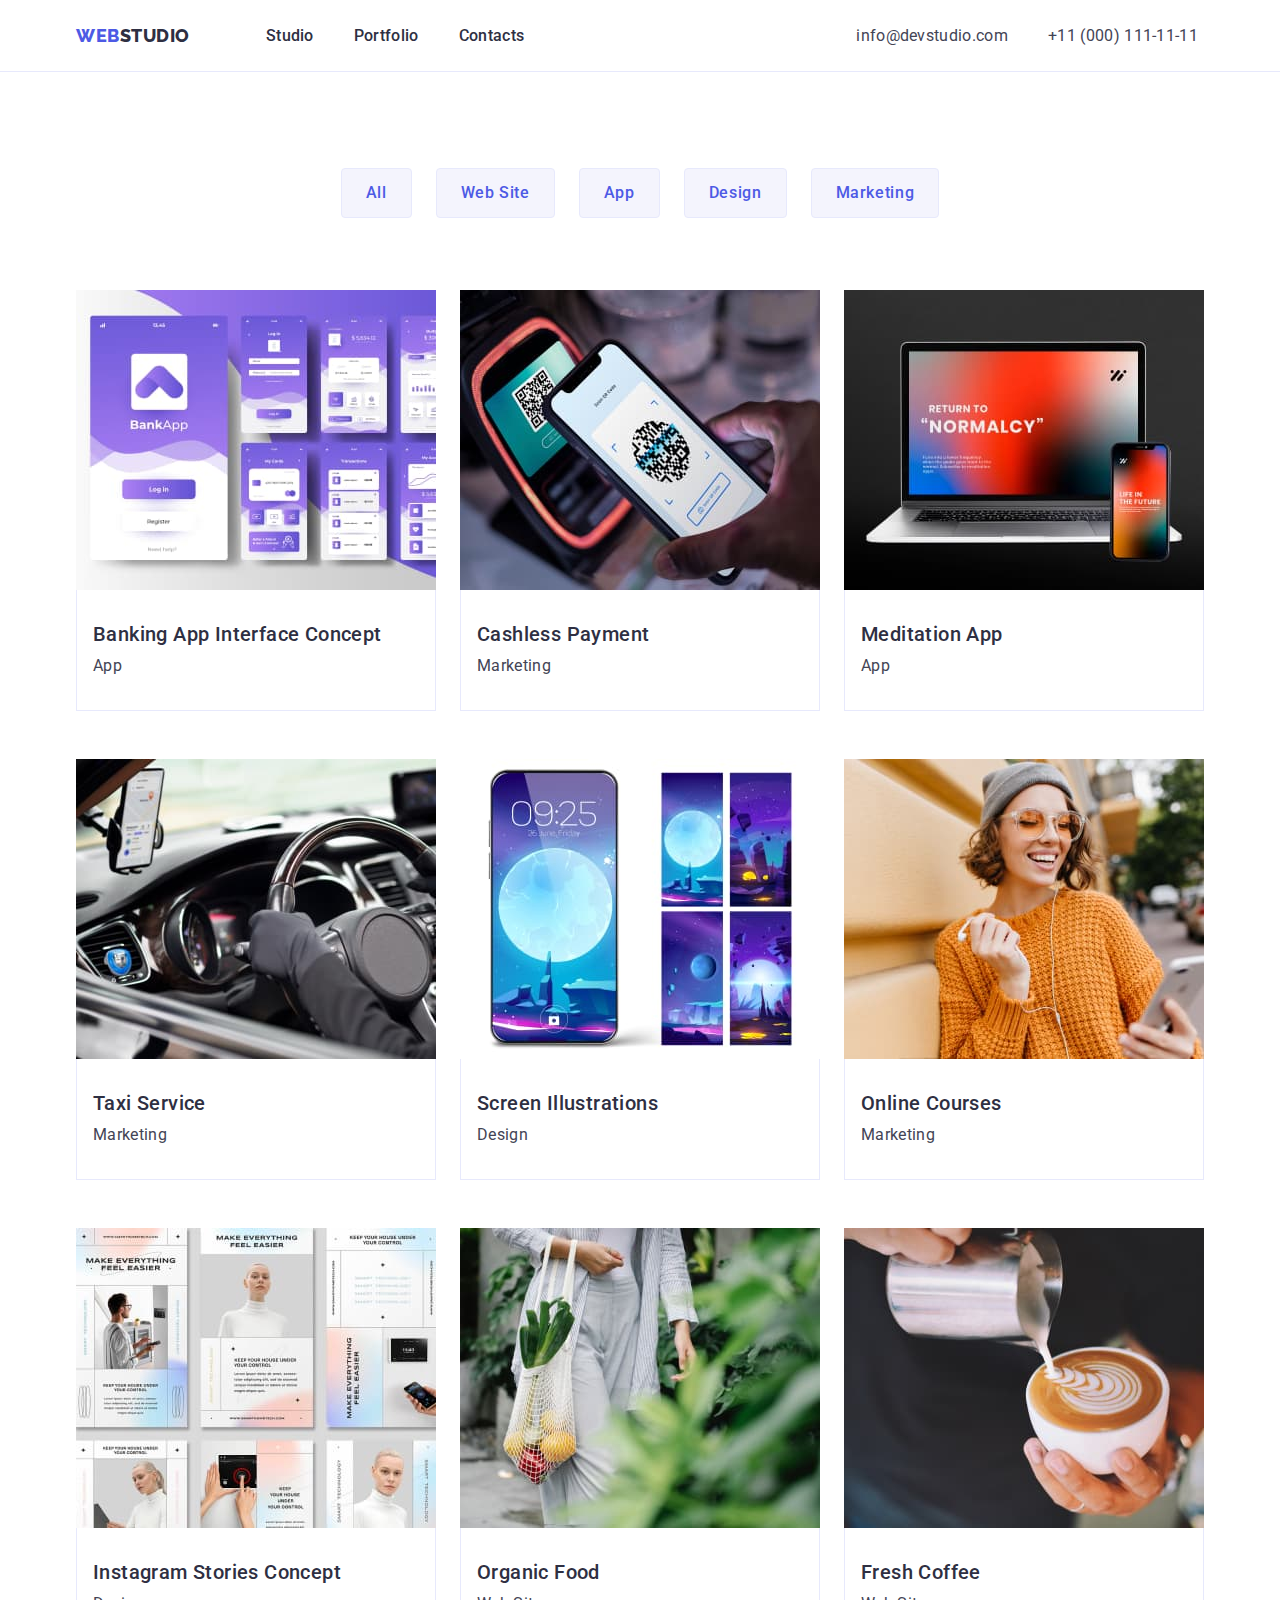
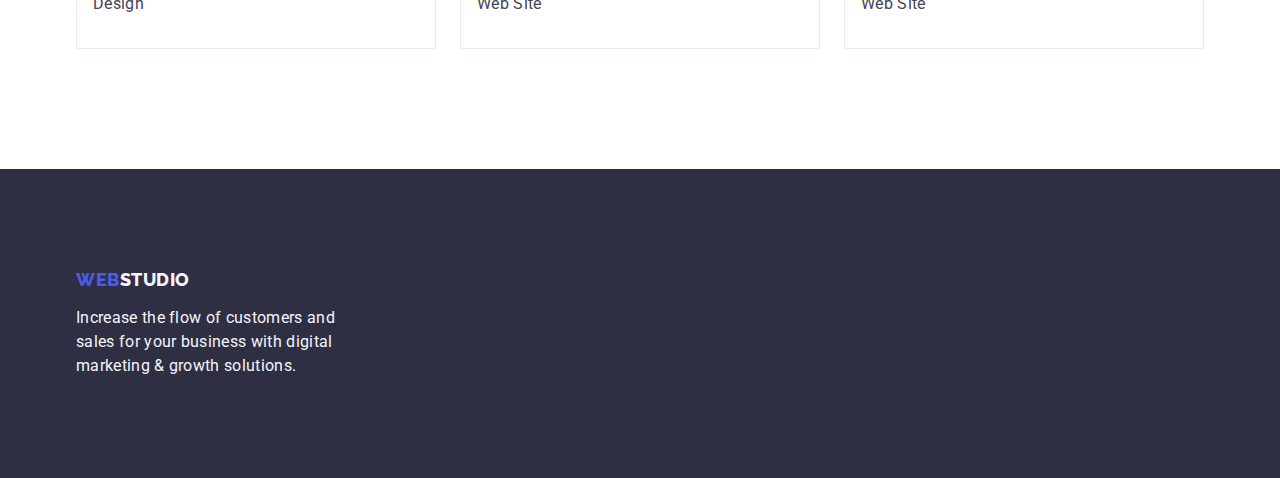
==== portfolio.html @ a6e71b7d "Initial commit" ====
<!DOCTYPE html>
<html lang="en">
  <head>
    <meta charset="UTF-8" />
    <meta http-equiv="X-UA-Compatible" content="IE=edge" />
    <meta name="viewport" content="width=device-width, initial-scale=1.0" />
    <title>Document</title>
    <link rel="preconnect" href="https://fonts.googleapis.com" />
    <link rel="preconnect" href="https://fonts.gstatic.com" crossorigin />
    <link
      href="https://fonts.googleapis.com/css2?family=Raleway:wght@800&family=Roboto:wght@400;500;700&display=swap"
      rel="stylesheet"
    />
    <!-- <link rel="stylesheet" href="./css/modern-normalize.css" /> -->
    <link
      rel="stylesheet"
      href="https://cdnjs.cloudflare.com/ajax/libs/modern-normalize/1.0.0/modern-normalize.min.css"
    />
    <link rel="stylesheet" href="./css/styles.css" />
  </head>
  <body>
    <!-- heder -->
    <header class="header">
      <!-- <div class="nav-div"> -->
      <!-- <nav > -->
      <div class="header-div container">
        <nav class="nav-header">
          <!-- logo -->
          <a href="./index.html" class="link header-logo">
            Web<span class="logo-right">Studio</span></a
          >
          <!-- list -->
          <!-- <div class="header-nav-div"> -->
          <ul class="list-nav list">
            <!-- <ul >  -->
            <li class="item-nav">
              <a href="./index.html" class="link-header link">Studio</a>
            </li>
            <li class="item-nav">
              <a href="./portfolio.html" class="link-header link">Portfolio</a>
            </li>
            <li class="item-nav">
              <a href="" class="link-header link">Contacts</a>
            </li>
          </ul>
          <!-- </div> -->
        </nav>
        <address class="address">
          <ul class="address-list list">
            <li class="address-item">
              <a href="mailto:info@devstudio.com" class="link-addr link"
                >info@devstudio.com</a
              >
            </li>
            <li class="address-item">
              <a href="tel:+110001111111" class="link-addr link"
                >+11 (000) 111-11-11</a
              >
            </li>
          </ul>
        </address>
      </div>
      <!-- </div> -->
    </header>

    <main>
      <!---------------------section works -------------------------------------->
      <section class="works">
        <div class="div-works container">
          <!-- <h1 class="visually-hidden">List of work</h1> -->
          <h1 hidden class="visually-hidden">List of work</h1>
          <!-- <h2 class="visually-hidden">Type of Works and filter</h2> -->
          <ul class="list-btnfiltr list">
            <li class="btn-item">
              <button type="button" class="btn">All</button>
            </li>
            <li class="btn-item">
              <button type="button" class="btn">Web Site</button>
            </li>
            <li class="btn-item">
              <button type="button" class="btn">App</button>
            </li>
            <li class="btn-item">
              <button type="button" class="btn">Design</button>
            </li>
            <li class="btn-item">
              <button type="button" class="btn">Marketing</button>
            </li>
          </ul>
          <ul class="list-works list">
            <li class="works-item">
              <a href="" class="link-works link">
                <img
                  src="./images/section5/Banking.jpg"
                  alt="Banking App Interface Concept"
                  class="img-works"
                />
                <div class="works-text">
                  <h2 class="header-two-portfolio">
                    Banking App Interface Concept
                  </h2>
                  <p class="kidworks-paragr">App</p>
                </div>
              </a>
            </li>
            <li class="works-item">
              <a href="" class="link-works link">
                <img
                  src="./images/section5/Cashless.jpg"
                  alt="Cashless Payment"
                  class="img-works"
                />
                <div class="works-text">
                  <h2 class="header-two-portfolio">Cashless Payment</h2>
                  <p class="kidworks-paragr">Marketing</p>
                </div>
              </a>
            </li>
            <li class="works-item">
              <a href="" class="link-works link">
                <img
                  src="./images/section5/Meditation.jpg"
                  alt="Meditation App"
                  class="img-works"
                />
                <div class="works-text">
                  <h2 class="header-two-portfolio">Meditation App</h2>
                  <p class="kidworks-paragr">App</p>
                </div>
              </a>
            </li>
            <li class="works-item">
              <a href="" class="link-works link">
                <img
                  src="./images/section5/Taxi.jpg"
                  alt="Taxi Service "
                  class="img-works"
                />
                <div class="works-text">
                  <h2 class="header-two-portfolio">Taxi Service</h2>
                  <p class="kidworks-paragr">Marketing</p>
                </div>
              </a>
            </li>
            <li class="works-item">
              <a href="" class="link-works link">
                <img
                  src="./images/section5/ScreenIllustr.jpg"
                  alt="Screen Illustrations"
                  class="img-works"
                />
                <div class="works-text">
                  <h2 class="header-two-portfolio">Screen Illustrations</h2>
                  <p class="kidworks-paragr">Design</p>
                </div>
              </a>
            </li>
            <li class="works-item">
              <a href="" class="link-works link">
                <img
                  src="./images/section5/Courses.jpg"
                  alt="Online Courses"
                  class="img-works"
                />
                <div class="works-text">
                  <h2 class="header-two-portfolio">Online Courses</h2>
                  <p class="kidworks-paragr">Marketing</p>
                </div>
              </a>
            </li>
            <li class="works-item">
              <a href="" class="link-works link">
                <img
                  src="./images/section5/StoriesConcept.jpg"
                  alt="Instagram Stories Concept"
                  class="img-works"
                />
                <div class="works-text">
                  <h2 class="header-two-portfolio">
                    Instagram Stories Concept
                  </h2>
                  <p class="kidworks-paragr">Design</p>
                </div>
              </a>
            </li>
            <li class="works-item">
              <a href="" class="link-works link">
                <img
                  src="./images/section5/FoodOrganic.jpg"
                  alt="Organic Food"
                  class="img-works"
                />
                <div class="works-text">
                  <h2 class="header-two-portfolio">Organic Food</h2>
                  <p class="kidworks-paragr">Web Site</p>
                </div>
              </a>
            </li>
            <li class="works-item">
              <a href="" class="link-works link">
                <img
                  src="./images/section5/Cofee.jpg"
                  alt="Fresh Coffee"
                  class="img-works"
                />
                <div class="works-text">
                  <h2 class="header-two-portfolio">Fresh Coffee</h2>
                  <p class="kidworks-paragr">Web Site</p>
                </div>
              </a>
            </li>
          </ul>
        </div>
      </section>
    </main>
    <footer class="footer">
      <div class="div-footer container">
        <a href="./index.html" class="link footer-logo">
          Web<span class="logo-right-footer">Studio</span></a
        >
        <p class="footer-paragraph">
          Increase the flow of customers and sales for your business with
          digital marketing & growth solutions.
        </p>
      </div>
    </footer>
  </body>
</html>
---- css/styles.css ----
:root {
  --background-color: #ffffff;
  --body-color: #434455;
  --logocolor-left: #4d5ae5;
  --logocolor-right: #2e2f42;
  --header-color: #2e2f42;
  --text-color-active-link: #4d5ae5;
  --color-btn-hero-active: #404bbf;
  --color-btn-hero: #ffffff;
  --background-color-btn-hero: #4d5ae5;
  --background-color-btn-hero-active: #404bbf;
  --background-color-ourteam: #f4f4fd;
  --logocolor-right-footer: #f4f4fd;
  --footer-paragraf-color: #f4f4fd;
  --background-color-hero: #2e2f42;
  --color-herotitle: #ffffff;
  --heder-portfolio-color: #2e2f42;
  --color-btn-primari: #f4f4fd;
  --background-btn-primary: #4d5ae5;
  --color-btn-secondary: #ffffff;
  --background-btn-secondary: #4d5ae5;
  --color-border-hader: #e7e9fc;
}

*,
*::after,
*::before {
  box-sizing: border-box;
}

h1,
h2,
h3,
h4,
h5,
h6,
p {
  margin: 0;
}
button {
  cursor: pointer;
}

img {
  display: block;
}

/* body - color text paragraf */
body {
  /* max-width: 1440px; */

  background-color: var(--background-color); /*#ffffff;*/
  color: var(--body-color); /*#434455;*/

  font-family: 'Roboto', sans-serif;
  font-style: normal;
  font-weight: 400;
  font-size: 16px;
  line-height: 1.5; /* or 150% */
  letter-spacing: 0.02em;
  margin: 0;
}
.container {
  max-width: 1158px;
  min-width: 1128px;
  padding: 0 15px 0 15px;
  margin: 0 auto;
}
.visually-hidden {
  /*cкриваємо правильно заголовки*/
  position: absolute;
  width: 1px;
  height: 1px;
  margin: -1px;
  border: 0;
  padding: 0;
  white-space: nowrap;
  clip-path: inset(100%);
  clip: rect(0 0 0 0);
  overflow: hidden;
}
.link {
  color: var(--body-color); /*#434455; */
  /* убираємо підкреслення з ссилок */
  text-decoration: none;
}

.list {
  /* крапки списків */
  list-style: none;
  padding: 0;
  margin: 0;
}
/* -----------------------------------------------heder -----------------------------------------------------*/
.header {
  /* background-color: tomato;  */
  height: 72px;
  border-bottom: 1px solid var(--color-border-hader);
  /* min-width: 1128px; */
  /* border-bottom-color: var(--color-border-hader); */
}
.header-div {
  display: flex;
}
.header-div.container {
  /* background-color: rgb(203, 212, 209);   */
}
.header-logo {
  display: block;
  margin-right: 76px;

  color: var(--logocolor-left); /* #4d5ae5;*/
  font-family: 'Raleway', sans-serif;
  font-weight: 800;
  font-size: 18px;
  line-height: 1.17;
  letter-spacing: 0.03em;
  text-transform: uppercase;
}
.header-logo:hover {
  /* color: var(--background-color);
  background-color: var(--background-btn-primary); */
}

.list-nav {
  display: flex;
  padding: 0;
  /* padding: 24px 0 24px 0;*/
}

.list-nav .item {
}
.item-nav:not(:last-child) {
  margin-right: 40px;
  /* outline: 1px solid black; */
}

.logo-right {
  color: var(--logocolor-right); /*#2e2f42*/
}

.nav-header {
  display: flex;
  align-items: center;
  margin-right: 332px;

  /* background-color: tomato;  */
}
nav {
  margin-top: 0;
  margin-bottom: 0;
  /* outline: 1px solid red; */
}
.header.nav-div {
  margin-top: 0;
  margin-bottom: 0;
}
/* .list-nav > .item { */
.item-nav {
  /* padding-top: 24px;
  padding-bottom: 24px;*/
}
.link-header {
  padding-top: 24px;
  padding-bottom: 24px;
}
.link-header.link {
  display: block;

  color: var(--header-color);
}
.link-header {
  display: block;
  text-decoration: none;
  font-weight: 500;
  font-size: 16px;
  line-height: 1.5; /* or 150% */
  letter-spacing: 0.02em;
}
.link-header:hover,
.link-header:focus {
  color: var(--color-btn-hero-active);
}

.link.header-activ {
  color: var(--text-color-active-link);
  font-weight: bolder;
}
/* адреса та номер телефону */
.address {
  display: flex;
  align-items: center;
  font-style: normal;
}
.address-list {
  display: flex;
  padding: 0;
}
.address-list .address-item:not(:last-child) {
  margin-right: 40px;
}
/* .laddress-item + .address-item {
  margin-left: 40px;
} */

.link-addr {
  display: block;
  color: var(--body-color);
  /* padding-top: 24px;
  padding-bottom: 24px; */
  /* outline: 1px solid red;*/
}
.link-addr:hover,
.link-addr:focus {
  color: var(--color-btn-hero-active);
}

/* -----------------------main (hero) -----------------------------------------------------*/
.hero {
  background-color: var(--background-color-hero);
  /* width: 1440px; */
  min-width: 1440px;
  height: 600px;
  padding-top: 188px;
  padding-bottom: 188px;
}
.div-hero {
}
.hero-title {
  max-width: 496px;
  margin-left: auto;
  margin-right: auto;
  margin-bottom: 48px;
  color: var(--color-herotitle); /*#ffffff; */
  font-weight: 700;
  font-size: 56px;
  line-height: 1.07;
  text-align: center;
  letter-spacing: 0.02em;
  outline: 1px solid red;
}
.btn-hero {
  box-sizing: border-box;
  display: block;
  margin-left: auto;
  margin-right: auto;
  height: 56px;
  min-width: 169px;
  border: none;
  box-shadow: 0px 4px 4px rgba(0, 0, 0, 0.15);
  border-radius: 4px;

  background-color: var(--background-color-btn-hero); /*#4D5AE5*/
  color: var(--color-btn-hero); /*#FFFFFF*/
  font-family: 'Roboto', sans-serif;
  font-style: normal;
  font-weight: 500;
  font-size: 16px;
  line-height: 1.5;
  letter-spacing: 0.04em;
  cursor: pointer;
}
.btn-hero:hover,
.btn-hero:focus {
  background-color: var(--background-color-btn-hero-active);
}
/* --------------------------section2 Features---------------------------------- */
.about {
  padding: 120px 0;
}
.div-about {
}

.header-two {
  color: var(--header-color);
  font-weight: 700;
  font-size: 36px;
  line-height: 1.11;
  text-align: center;
  letter-spacing: 0.02em;
  text-transform: capitalize;
}
.header-three {
  height: 24px;
  margin-bottom: 8px;
  color: var(--header-color);
  font-weight: 500;
  font-size: 20px;
  line-height: 1.2;
  letter-spacing: 0.02em;
}
.list-about {
  display: flex;
}
.about-item {
  width: 264px;
}
.about-item:not(:last-child) {
  margin-right: 24px;
}

.about-text {
  height: 72px;
}

/*-------------------section3 What are we doing--------------------------*/
.wedoing {
  padding-bottom: 120px;
}
.div-wedoing {
}
.wedoing .header-two {
  margin-bottom: 72px;
}
.list-wedoing {
  display: flex;
}
.wedoing-item:not(:last-child) {
  margin-right: 24px;
}

.wedoing {
  /* margin-bottom: 120px; */
}

/*--------------------section4 You team ----------------------------------------------------------------------------*/
.section-ourteam {
  background-color: var(--background-color-ourteam); /* : #F4F4FD; */
  height: 732px;
  padding-top: 120px;
  padding-bottom: 120px;
}
.div-ourteam {
}
.div-ourteam .header-two {
  margin-bottom: 72px;
}
.div-ourteam .list-ourteam {
  display: flex;
}

.ourteam-list-item {
  width: 264px;
  /* height: 380px; */
  background-color: var(--background-color); /* #ffffff; */
  box-shadow: 0px 1px 6px rgba(46, 47, 66, 0.08),
    0px 1px 1px rgba(46, 47, 66, 0.16), 0px 2px 1px rgba(46, 47, 66, 0.08);
  border-radius: 0px 0px 4px 4px;
}
.ourteam-list-item:not(:last-child) {
  margin-right: 24px;
}
.ourteam-paragraf {
  font-size: 16px;
  text-align: center;
}
.ourteam-img {
  /* margin-bottom: 32px; */
}
.div-ourteam .header-three {
  height: 24px;
  margin-bottom: 8px;
  text-align: center;
}

.ourteam-name {
  /* width: 232px; */
  /* height: 56px; */
  padding-top: 32px;
  padding-bottom: 32px;
  padding-left: 16px;
  padding-right: 16px;
}
/*---------------------------- footer -------------------------------------------------------------------------------------*/
.footer {
  background-color: var(--header-color);
  padding-top: 100px;
  padding-bottom: 100px;
}
.div-footer {
  /* height: 312px; */
}
.footer-logo {
  display: block;
  /* padding-top: 101.5px; */
  /* margin-bottom: 17.5px; */
  color: var(--logocolor-left); /* #4d5ae5;*/
  font-family: 'Raleway', sans-serif;
  font-weight: 800;
  font-size: 18px;
  line-height: 1.17;
  /* display: flex;
  align-items: center; */
  letter-spacing: 0.03em;
  text-transform: uppercase;
}

.footer-logo {
  display: inline-block;
  margin-bottom: 16px;
}

.logo-right-footer {
  color: var(--logocolor-right-footer);
}
.footer-paragraph {
  width: 264px;
  height: 72px;
  font-weight: 400;
  letter-spacing: 0.02em;
  color: var(--footer-paragraf-color); /*#f4f4fd;*/
}

/* --!!!!!!!!!!!!!!!!!!!!!!!!!!!-portfolio --!!!!!!!!!!!!!!!!!!!!!--------------*/
/* --------section works --------------- */
.works {
  padding-top: 96px;
  padding-bottom: 120px;
}
.div-works {
}
.list-btnfiltr {
  display: flex;
  /* column-gap: 24px;*/
  gap: 24px;
  justify-content: center;
  /* margin: 72px; */
  margin-bottom: 72px;
}

.btn {
  padding-top: 12px;
  padding-bottom: 12px;
  padding-left: 24px;
  padding-right: 24px;

  border: 1px solid var(--color-border-hader); /*#e7e9fc; */
  border-radius: 4px;

  color: var(--background-btn-primary); /*#4d5ae5  */

  background-color: var(--color-btn-primari); /* #F4F4FD */

  font-family: inherit;
  font-weight: 500;
  font-size: 16px;
  line-height: 1.5;
  /* align-items: center; */
  letter-spacing: 0.04em;
}
.btn:hover,
.btn:focus {
  border: 1px solid transparent;
  /*color: var(--color-btn-primari);  #F4F4FD  */
  color: var(--color-btn-hero); /* #FFFFFF  */
  background-color: var(--background-color-btn-hero-active); /* 404BBF */
  cursor: pointer;
  box-shadow: 0px 3px 1px rgba(0, 0, 0, 0.1), 0px 2px 1px rgba(0, 0, 0, 0.08),
    0px 2px 2px rgba(0, 0, 0, 0.12);
}
.list-works {
  display: flex;
  flex-wrap: wrap;
  column-gap: 24px;
  row-gap: 48px; /* не зрозуміло для чого цей оператор*/
}
.link-works {
}
.works-item {
  flex-basis: calc((100% - 2 * 24px) / 3);
}
.link-works:hover,
.link-works:focus {
}
.header-two-portfolio {
  margin-bottom: 8px;
  font-weight: 500; /**/
  font-size: 20px; /**/
  line-height: 1.2; /**/
  /* identical to box height, or 120% */
  letter-spacing: 0.02em; /**/
  color: var(--heder-portfolio-color); /*#2e2f42; */
}
.img-works {
  /* margin-bottom: 32px; */
}
.works-text {
  /* margin-bottom: 32px; */
  padding: 32px 16px;
  border: 1px solid var(--color-border-hader); /* #e7e9fc;*/
  border-top: none;
}

.kidworks-paragr {
  font-family: 'Roboto', sans-serif;
  font-style: normal;
  font-weight: 400;
  font-size: 16px;
  line-height: 24px;
  letter-spacing: 0.02em;
  color: var(--body-color); /* #434455; */
}
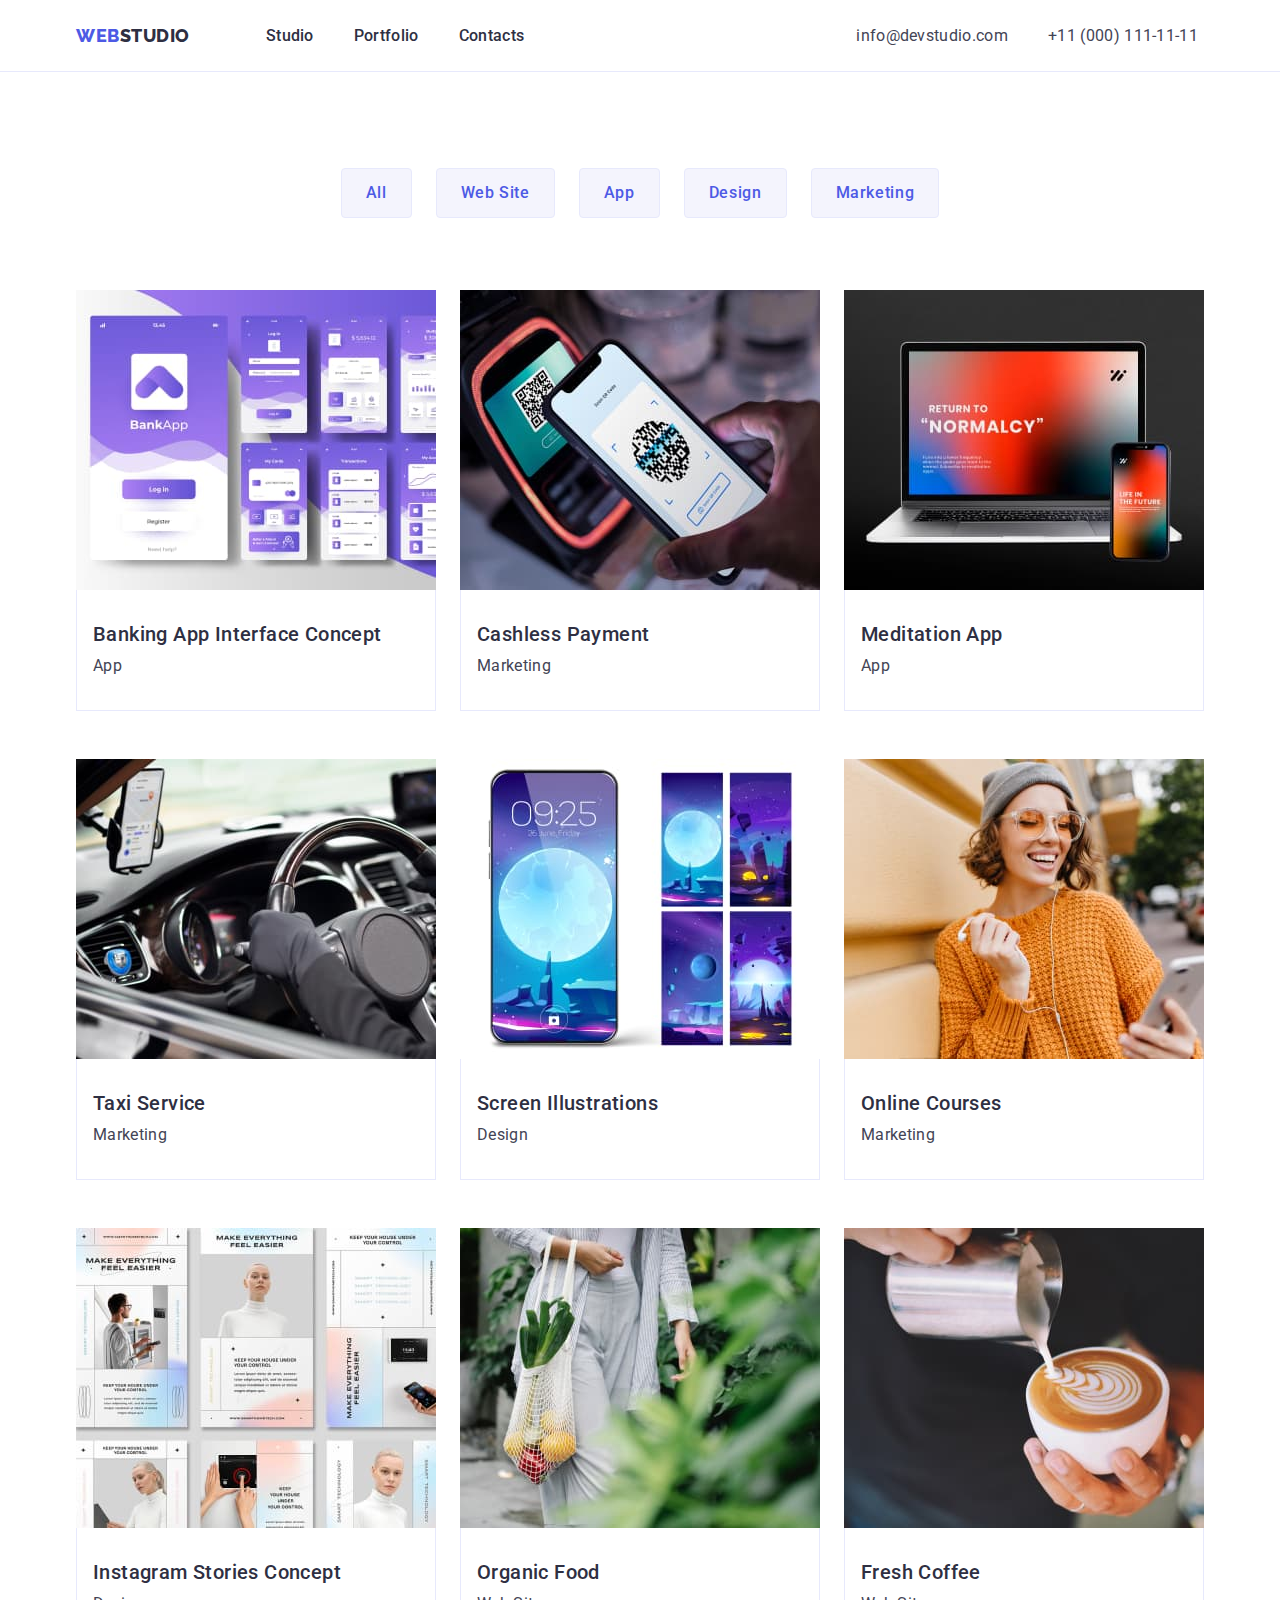
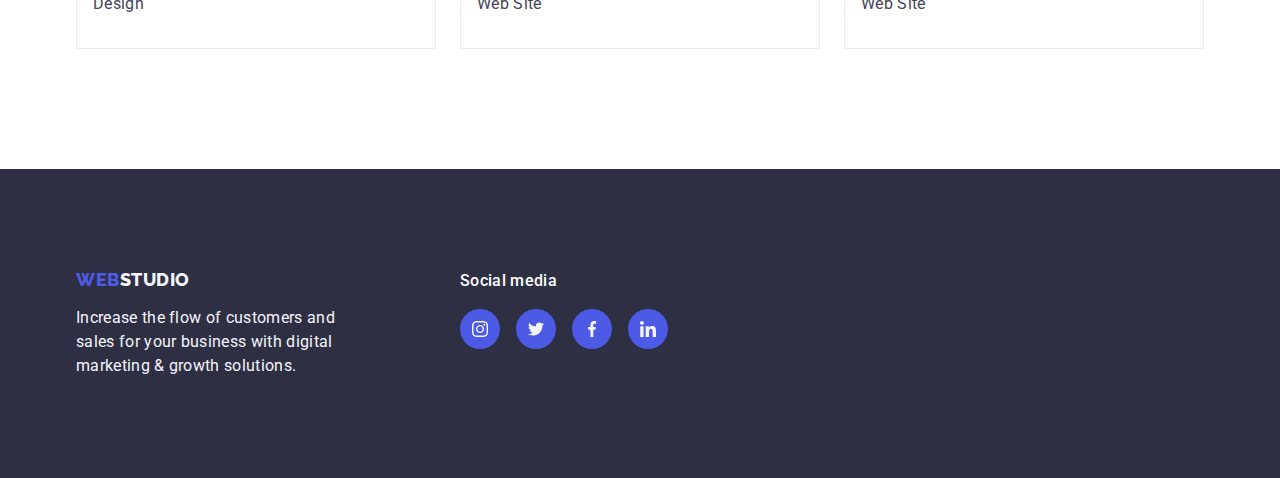
==== commit 148b2549: "1variant" ====
--- a/portfolio.html
+++ b/portfolio.html
@@ -213,15 +213,88 @@
         </div>
       </section>
     </main>
-    <footer class="footer">
-      <div class="div-footer container">
-        <a href="./index.html" class="link footer-logo">
-          Web<span class="logo-right-footer">Studio</span></a
-        >
-        <p class="footer-paragraph">
-          Increase the flow of customers and sales for your business with
-          digital marketing & growth solutions.
-        </p>
+     <!-------------------------- footer -------------------------------------->
+     <footer class="footer">
+      <div class="footer-div container">
+        <div class="footerleft-div">
+          <a href="./index.html" class="link footer-logo">
+            Web<span class="logo-right-footer">Studio</span></a
+          >
+          <p class="footer-paragraph">
+            Increase the flow of customers and sales for your business with
+            digital marketing & growth solutions.
+          </p>
+        </div>
+        <div class="footerright-div">
+          <h2 class="footer-social-heder">Social media</h2>
+
+          <!-- !!!!!!!!!!!-ПОЧАТОК контактів  соц мережах для футера !!!!!!!!!!!!!!!!! -->
+          <div class="footer-socialnet-icon">
+            <ul class="footer-socialnet-list list">
+              <li class="socialnet-item">
+                <a
+                      href="https://www.instagram.com/"
+                      class="social-link"
+                      target="_blank"
+                      rel="noopener noreferrer"
+                    >
+                  <svg class="socialnet-svg">
+                    <use
+                      class="socialnet-icon"
+                      href="./images/sprite.svg#instagram"
+                    ></use>
+                  </svg>
+                </a>
+              </li>
+              <li class="socialnet-item">
+                <a
+                href="https://www.twitter.com/"
+                class="social-link"
+                target="_blank"
+                rel="noopener noreferrer"
+              >
+                  <svg class="socialnet-svg">
+                    <use
+                      class="socialnet-icon"
+                      href="./images/sprite.svg#twitter"
+                    ></use>
+                  </svg>
+                </a>
+              </li>
+              <li class="socialnet-item">
+                <a
+                      href="https://www.facebook.com/"
+                      class="social-link"
+                      target="_blank"
+                      rel="noopener noreferrer"
+                    >
+                  <svg class="socialnet-svg">
+                    <use
+                      class="socialnet-icon"
+                      href="./images/sprite.svg#facebook"
+                    ></use>
+                  </svg>
+                </a>
+              </li>
+              <li class="socialnet-item">
+                <a
+                      href="https://www.linkedin.com/"
+                      class="social-link"
+                      target="_blank"
+                      rel="noopener noreferrer"
+                    >
+                  <svg class="socialnet-svg">
+                    <use
+                      class="socialnet-icon"
+                      href="./images/sprite.svg#linkedin"
+                    ></use>
+                  </svg>
+                </a>
+              </li>
+            </ul>
+          </div>
+          <!-- !!!!!!!!!!!- КІНЕЦЬ контактів в   соц мережах для футера!!!!!!!!!!!!!!!!! -->
+        </div>
       </div>
     </footer>
   </body>
--- a/css/styles.css
+++ b/css/styles.css
@@ -20,6 +20,12 @@
   --color-btn-secondary: #ffffff;
   --background-btn-secondary: #4d5ae5;
   --color-border-hader: #e7e9fc;
+  --background-color-social: #4D5AE5;
+  --color-social-icon:#F4F4FD;
+  --background-color-social-activ: #404BBF;;
+  --background-color-social-footer-activ: #31D0AA;
+--background-color-customers:  #8E8F99;
+--background-color-customers-activ: #404BBF;;
 }
 
 *,
@@ -47,8 +53,6 @@
 
 /* body - color text paragraf */
 body {
-  /* max-width: 1440px; */
-
   background-color: var(--background-color); /*#ffffff;*/
   color: var(--body-color); /*#434455;*/
 
@@ -96,8 +100,6 @@
   /* background-color: tomato;  */
   height: 72px;
   border-bottom: 1px solid var(--color-border-hader);
-  /* min-width: 1128px; */
-  /* border-bottom-color: var(--color-border-hader); */
 }
 .header-div {
   display: flex;
@@ -118,21 +120,17 @@
   text-transform: uppercase;
 }
 .header-logo:hover {
-  /* color: var(--background-color);
-  background-color: var(--background-btn-primary); */
 }
 
 .list-nav {
   display: flex;
   padding: 0;
-  /* padding: 24px 0 24px 0;*/
 }
 
 .list-nav .item {
 }
 .item-nav:not(:last-child) {
   margin-right: 40px;
-  /* outline: 1px solid black; */
 }
 
 .logo-right {
@@ -143,22 +141,17 @@
   display: flex;
   align-items: center;
   margin-right: 332px;
-
-  /* background-color: tomato;  */
 }
 nav {
   margin-top: 0;
   margin-bottom: 0;
-  /* outline: 1px solid red; */
 }
 .header.nav-div {
   margin-top: 0;
   margin-bottom: 0;
 }
-/* .list-nav > .item { */
+
 .item-nav {
-  /* padding-top: 24px;
-  padding-bottom: 24px;*/
 }
 .link-header {
   padding-top: 24px;
@@ -199,16 +192,10 @@
 .address-list .address-item:not(:last-child) {
   margin-right: 40px;
 }
-/* .laddress-item + .address-item {
-  margin-left: 40px;
-} */
 
 .link-addr {
   display: block;
   color: var(--body-color);
-  /* padding-top: 24px;
-  padding-bottom: 24px; */
-  /* outline: 1px solid red;*/
 }
 .link-addr:hover,
 .link-addr:focus {
@@ -218,11 +205,28 @@
 /* -----------------------main (hero) -----------------------------------------------------*/
 .hero {
   background-color: var(--background-color-hero);
-  /* width: 1440px; */
-  min-width: 1440px;
+
+  /* min-width: 1440px; */
+  max-width: 1440px;
   height: 600px;
   padding-top: 188px;
   padding-bottom: 188px;
+}
+.overlay {
+ /* max-width: 1440px; */
+
+ margin: 0 auto;
+  background-image: linear-gradient(
+      to right,
+      rgba(46, 47, 66, 0.7),
+      rgba(46, 47, 66, 0.7)
+    ),
+    url('../images/background_hero.jpg');
+
+  background-position: center;
+  background-size: cover;
+  /* background-size: contain; */
+  box-shadow: 0px 4px 4px rgba(0, 0, 0, 0.25);
 }
 .div-hero {
 }
@@ -237,7 +241,7 @@
   line-height: 1.07;
   text-align: center;
   letter-spacing: 0.02em;
-  outline: 1px solid red;
+  /* outline: 1px solid red; */
 }
 .btn-hero {
   box-sizing: border-box;
@@ -295,6 +299,26 @@
 .about-item {
   width: 264px;
 }
+.about_item-icon-div {
+  display: flex;
+  justify-content: center;
+  align-items: center;
+  background-color:var(--logocolor-right-footer) ;
+  height : 112px;
+  margin-bottom: 8px ;
+}
+
+.about_item-icon-div svg{
+  width: 64px;
+  height: 64px;
+ }
+/* delete */
+.icon {
+  background-color:  tomato;
+  fill: blue;
+  stroke: aqua;
+}
+
 .about-item:not(:last-child) {
   margin-right: 24px;
 }
@@ -341,6 +365,7 @@
 
 .ourteam-list-item {
   width: 264px;
+  padding-bottom: 32px;
   /* height: 380px; */
   background-color: var(--background-color); /* #ffffff; */
   box-shadow: 0px 1px 6px rgba(46, 47, 66, 0.08),
@@ -371,14 +396,127 @@
   padding-left: 16px;
   padding-right: 16px;
 }
+
+.socialnet-icon-div {
+  padding-left: 16px;
+  padding-right: 16px;
+}
+.socialnet-list {
+  display: flex;
+ /* margin: o auto; */
+  height: 40px;
+  gap: 24px;
+  /* justify-content: space-around; */
+  /* justify-content: space-evenly; */
+}
+
+.socialnet-item {
+  display: inline-flex;
+  justify-content: center;
+  align-items: center;
+  width: 40px;
+  height: 40px; 
+  /* background-color: blue; */
+  
+
+
+}
+.socialnet-item > a {
+  
+  /* padding: 12px; */
+}
+.social-link {
+  width: 40px;
+  height: 40px;
+  display: flex;
+  justify-content: center;
+  align-items: center;
+  color:var(--color-social-icon);
+  background-color: var(--background-btn-primary);
+ border-radius: 50%; 
+}
+ .social-link:hover,
+ .social-link:focus {
+  background-color: var(--background-color-social-activ);
+  
+ }
+
+ 
+.footer .social-link:hover,
+.footer .social-link:focus {
+  background-color: var(--background-color-social-footer-activ);
+  
+ }
+.socialnet-svg {
+  /* margin: 0 auto; */
+  width: 16px;
+  height: 16px;
+  fill: currentColor;
+  
+  
+}
+
+.socialnet-icon {
+  /* width: 16px;
+  height: 16px; */
+  
+}
+
+
+
+/* -------------------section4 You team -------------- */
+.customers-div {
+  padding: 120px 0;
+
+}
+.customers-list {
+   display: flex;
+   padding-top: 72px;
+   gap: 24px;
+}
+.customers-item {
+  width: 168px;
+  height: 88px;
+  padding: 16px 32px;
+  border: 1px solid #8E8F99;
+border-radius: 4px;
+ 
+}
+.customers-item:hover {
+
+}
+.customers-link {
+  /* background-color: var(--background-color-customers); */
+}
+
+.customers-svg {
+  width: 104px;
+  height: 56px;
+ fill:  var(--background-color-customers);
+/* fill: currentColor; */
+ 
+}
+.customers-svg:hover {
+  fill:  var(--background-color-customers-activ);
+/* stroke: red;  */
+}
+.customers-icon {
+  width: 54px;
+  height: 56px;
+
+}
 /*---------------------------- footer -------------------------------------------------------------------------------------*/
 .footer {
   background-color: var(--header-color);
   padding-top: 100px;
   padding-bottom: 100px;
 }
-.div-footer {
-  /* height: 312px; */
+.footer-div {
+  display: flex;
+
+}
+.footerleft-div {
+  margin-right: 120px;
 }
 .footer-logo {
   display: block;
@@ -410,6 +548,32 @@
   letter-spacing: 0.02em;
   color: var(--footer-paragraf-color); /*#f4f4fd;*/
 }
+.footer-socialnet-list {
+  display: flex;
+ 
+  gap: 16px;
+  /* justify-content: space-around; */
+  /* justify-content: space-evenly; */
+}
+ .footer-social-heder {
+  padding-bottom: 16px;
+  font-family: 'Roboto';
+font-style: normal;
+font-weight: 500;
+font-size: 16px;
+line-height: 24px;
+/* identical to box height, or 150% */
+
+letter-spacing: 0.02em;
+
+/* WHITE */
+
+color: var(--color-herotitle);
+ }
+
+ .footer-socialnet-icon {
+  /* padding-right: 16px; */
+ }
 
 /* --!!!!!!!!!!!!!!!!!!!!!!!!!!!-portfolio --!!!!!!!!!!!!!!!!!!!!!--------------*/
 /* --------section works --------------- */
@@ -469,6 +633,11 @@
 .works-item {
   flex-basis: calc((100% - 2 * 24px) / 3);
 }
+.works-item:hover,
+.works-item:focus {
+  box-shadow: 0px 1px 6px rgba(46, 47, 66, 0.08),
+    0px 1px 1px rgba(46, 47, 66, 0.16), 0px 2px 1px rgba(46, 47, 66, 0.08);
+}
 .link-works:hover,
 .link-works:focus {
 }
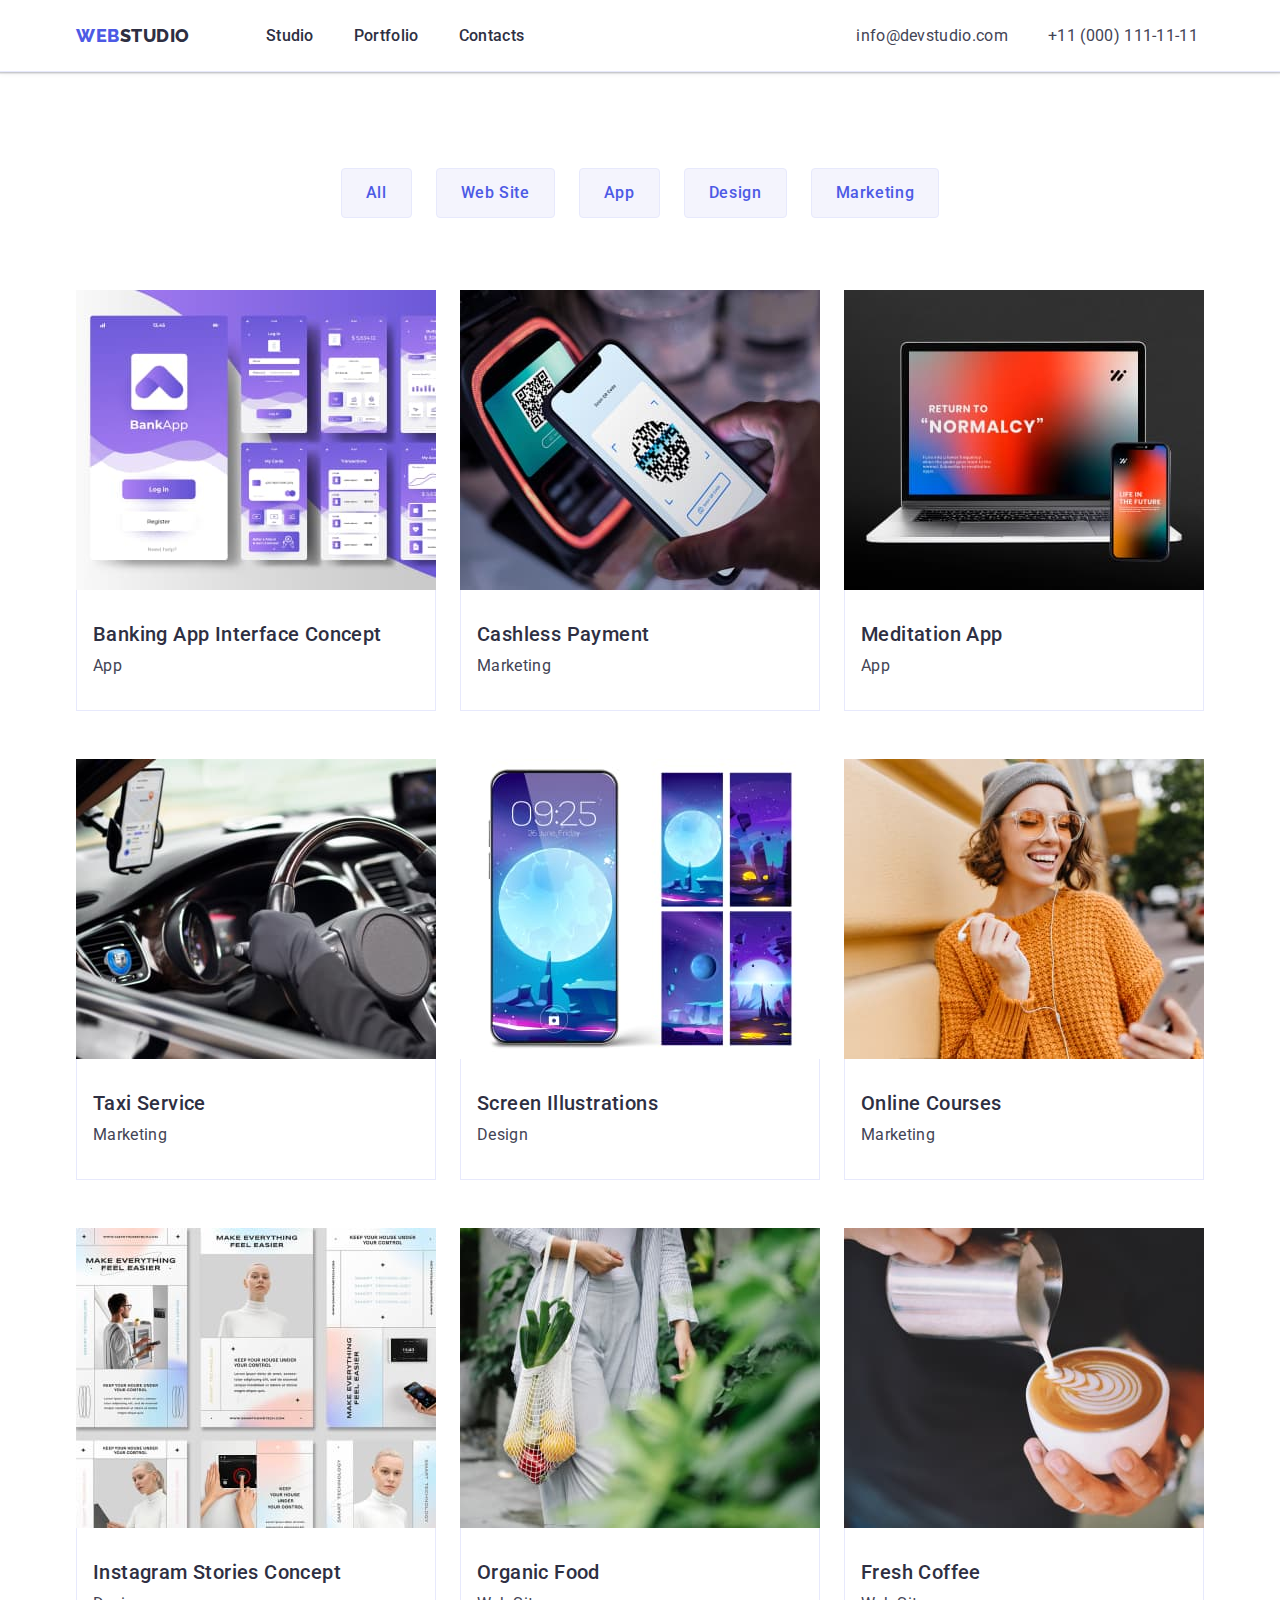
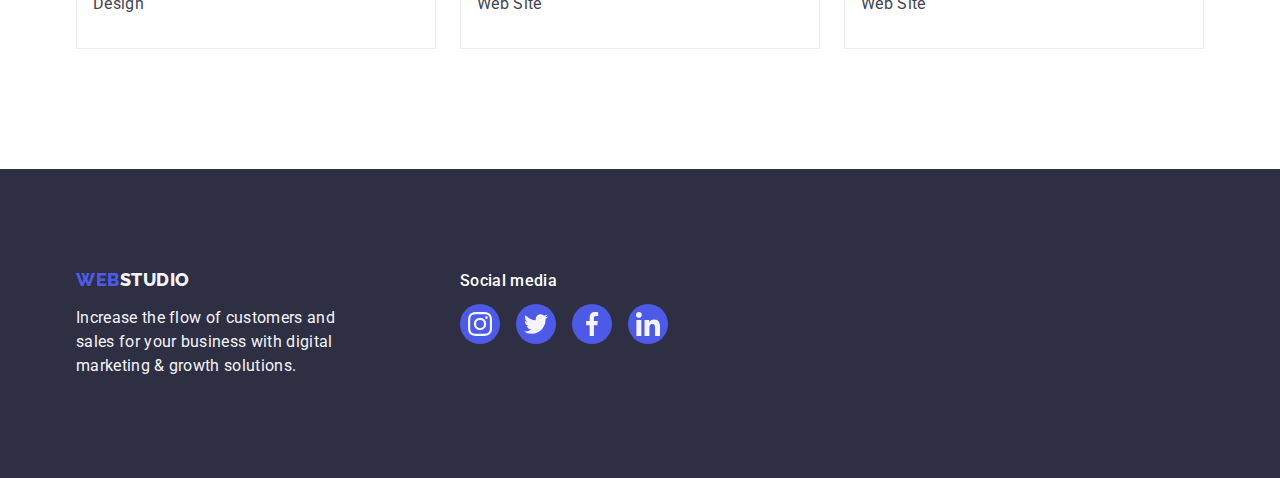
==== commit fd410f59: "corкeсtion2" ====
--- a/portfolio.html
+++ b/portfolio.html
@@ -226,11 +226,10 @@
           </p>
         </div>
         <div class="footerright-div">
-          <h2 class="footer-social-heder">Social media</h2>
+          <p class="footer-social-paragraph">Social media</p>
 
           <!-- !!!!!!!!!!!-ПОЧАТОК контактів  соц мережах для футера !!!!!!!!!!!!!!!!! -->
-          <div class="footer-socialnet-icon">
-            <ul class="footer-socialnet-list list">
+              <ul class="footer-socialnet-list list">
               <li class="socialnet-item">
                 <a
                       href="https://www.instagram.com/"
@@ -238,10 +237,10 @@
                       target="_blank"
                       rel="noopener noreferrer"
                     >
-                  <svg class="socialnet-svg">
+                  <svg class="socialnet-svg" width="24" height="24">
                     <use
                       class="socialnet-icon"
-                      href="./images/sprite.svg#instagram"
+                      href="./images/icons.svg#instagram"
                     ></use>
                   </svg>
                 </a>
@@ -253,10 +252,10 @@
                 target="_blank"
                 rel="noopener noreferrer"
               >
-                  <svg class="socialnet-svg">
+                  <svg class="socialnet-svg"  width="24" height="24">
                     <use
                       class="socialnet-icon"
-                      href="./images/sprite.svg#twitter"
+                      href="./images/icons.svg#twitter"
                     ></use>
                   </svg>
                 </a>
@@ -268,10 +267,10 @@
                       target="_blank"
                       rel="noopener noreferrer"
                     >
-                  <svg class="socialnet-svg">
+                  <svg class="socialnet-svg"  width="24" height="24">
                     <use
                       class="socialnet-icon"
-                      href="./images/sprite.svg#facebook"
+                      href="./images/icons.svg#facebook"
                     ></use>
                   </svg>
                 </a>
@@ -283,16 +282,16 @@
                       target="_blank"
                       rel="noopener noreferrer"
                     >
-                  <svg class="socialnet-svg">
+                  <svg class="socialnet-svg"  width="24" height="24">
                     <use
                       class="socialnet-icon"
-                      href="./images/sprite.svg#linkedin"
+                      href="./images/icons.svg#linkedin"
                     ></use>
                   </svg>
                 </a>
               </li>
             </ul>
-          </div>
+          
           <!-- !!!!!!!!!!!- КІНЕЦЬ контактів в   соц мережах для футера!!!!!!!!!!!!!!!!! -->
         </div>
       </div>
--- a/css/styles.css
+++ b/css/styles.css
@@ -20,12 +20,13 @@
   --color-btn-secondary: #ffffff;
   --background-btn-secondary: #4d5ae5;
   --color-border-hader: #e7e9fc;
-  --background-color-social: #4D5AE5;
-  --color-social-icon:#F4F4FD;
-  --background-color-social-activ: #404BBF;;
-  --background-color-social-footer-activ: #31D0AA;
---background-color-customers:  #8E8F99;
---background-color-customers-activ: #404BBF;;
+  --fill-social-icon:#f4f4fd;
+  --background-color-social: #4d5ae5;
+  --color-social-icon: #f4f4fd;
+  --background-color-social-activ: #404bbf;
+  --background-color-social-footer-activ: #31d0aa;
+  --background-color-customers: #8e8f99;
+  --background-color-customers-activ: #404bbf;
 }
 
 *,
@@ -100,6 +101,8 @@
   /* background-color: tomato;  */
   height: 72px;
   border-bottom: 1px solid var(--color-border-hader);
+  box-shadow: 0px 2px 1px rgba(46, 47, 66, 0.08),
+    0px 1px 1px rgba(46, 47, 66, 0.16), 0px 1px 6px rgba(46, 47, 66, 0.08);
 }
 .header-div {
   display: flex;
@@ -213,16 +216,16 @@
   padding-bottom: 188px;
 }
 .overlay {
- /* max-width: 1440px; */
-
- margin: 0 auto;
+  /* max-width: 1440px; */
+
+  margin: 0 auto;
   background-image: linear-gradient(
       to right,
       rgba(46, 47, 66, 0.7),
       rgba(46, 47, 66, 0.7)
     ),
     url('../images/background_hero.jpg');
-
+    background-repeat: no-repeat;
   background-position: center;
   background-size: cover;
   /* background-size: contain; */
@@ -303,18 +306,20 @@
   display: flex;
   justify-content: center;
   align-items: center;
-  background-color:var(--logocolor-right-footer) ;
-  height : 112px;
-  margin-bottom: 8px ;
-}
-
-.about_item-icon-div svg{
-  width: 64px;
-  height: 64px;
- }
+  background-color: var(--logocolor-right-footer);
+  border-radius: 4px;
+  height: 112px;
+  margin-bottom: 8px;
+}
+
+
+.about-svg {
+   /* width: 64px;
+  height: 64px; */
+}
 /* delete */
 .icon {
-  background-color:  tomato;
+  background-color: tomato;
   fill: blue;
   stroke: aqua;
 }
@@ -350,7 +355,7 @@
 /*--------------------section4 You team ----------------------------------------------------------------------------*/
 .section-ourteam {
   background-color: var(--background-color-ourteam); /* : #F4F4FD; */
-  height: 732px;
+  
   padding-top: 120px;
   padding-bottom: 120px;
 }
@@ -365,7 +370,7 @@
 
 .ourteam-list-item {
   width: 264px;
-  padding-bottom: 32px;
+  /* padding-bottom: 32px; */
   /* height: 380px; */
   background-color: var(--background-color); /* #ffffff; */
   box-shadow: 0px 1px 6px rgba(46, 47, 66, 0.08),
@@ -378,6 +383,7 @@
 .ourteam-paragraf {
   font-size: 16px;
   text-align: center;
+  padding-bottom: 8px;
 }
 .ourteam-img {
   /* margin-bottom: 32px; */
@@ -403,10 +409,11 @@
 }
 .socialnet-list {
   display: flex;
- /* margin: o auto; */
+  justify-content: center; 
+  /* margin: o auto; */
   height: 40px;
   gap: 24px;
-  /* justify-content: space-around; */
+  /* space-around; */
   /* justify-content: space-evenly; */
 }
 
@@ -415,105 +422,103 @@
   justify-content: center;
   align-items: center;
   width: 40px;
-  height: 40px; 
+  height: 40px;
   /* background-color: blue; */
-  
-
-
-}
-.socialnet-item > a {
-  
-  /* padding: 12px; */
-}
+}
+
 .social-link {
-  width: 40px;
-  height: 40px;
+  width: 100%;
+  height: 100%;
   display: flex;
   justify-content: center;
   align-items: center;
-  color:var(--color-social-icon);
+  color: var(--color-social-icon);
   background-color: var(--background-btn-primary);
- border-radius: 50%; 
-}
- .social-link:hover,
- .social-link:focus {
+  border-radius: 50%;
+}
+.social-link:hover,
+.social-link:focus {
   background-color: var(--background-color-social-activ);
-  
- }
-
- 
+}
+
 .footer .social-link:hover,
 .footer .social-link:focus {
   background-color: var(--background-color-social-footer-activ);
-  
- }
+}
 .socialnet-svg {
   /* margin: 0 auto; */
-  width: 16px;
-  height: 16px;
-  fill: currentColor;
-  
-  
+  /* width: 16px;
+  height: 16px; */
+  /* fill: currentColor; */
+  fill:var(--fill-social-icon);
 }
 
 .socialnet-icon {
   /* width: 16px;
   height: 16px; */
-  
-}
-
-
-
-/* -------------------section4 You team -------------- */
+}
+
+/* -------------------section  Customers -------------- */
+
+.sectoin-customers {
+   padding: 120px 0;
+}
 .customers-div {
-  padding: 120px 0;
-
+ 
+}
+.header-customers {
+  margin-bottom: 72px;
 }
 .customers-list {
-   display: flex;
-   padding-top: 72px;
-   gap: 24px;
+  display: flex;
+  /* padding-top: 72px; */
+  gap: 24px;
 }
 .customers-item {
   width: 168px;
   height: 88px;
   padding: 16px 32px;
-  border: 1px solid #8E8F99;
+  /* border: 1px solid #8e8f99; */
+  
+}
+.customers-item:hover {
+}
+.customers-link {
+  color:#8e8f99 ;
+  display: flex;
+  justify-content: center;
+  align-items: center;
+ /* background-color: var(--background-color-customers);  */
+width: 100%;
+height: 100%;
+border: 1px solid #8e8f99;
 border-radius: 4px;
+}
+.customers-link:hover {
+  background-color: var(--background-color-customers-activ);
  
 }
-.customers-item:hover {
-
-}
-.customers-link {
-  /* background-color: var(--background-color-customers); */
-}
-
 .customers-svg {
-  width: 104px;
-  height: 56px;
- fill:  var(--background-color-customers);
-/* fill: currentColor; */
- 
-}
-.customers-svg:hover {
-  fill:  var(--background-color-customers-activ);
-/* stroke: red;  */
-}
+  
+  fill: currentColor;
+  /* fill: currentColor; */
+}
+
 .customers-icon {
   width: 54px;
   height: 56px;
-
 }
 /*---------------------------- footer -------------------------------------------------------------------------------------*/
 .footer {
+ 
   background-color: var(--header-color);
   padding-top: 100px;
   padding-bottom: 100px;
+  
 }
 .footer-div {
   display: flex;
-
+  align-items: baseline;
 }
 .footerleft-div {
   margin-right: 120px;
@@ -550,30 +555,25 @@
 }
 .footer-socialnet-list {
   display: flex;
- 
+
   gap: 16px;
   /* justify-content: space-around; */
   /* justify-content: space-evenly; */
 }
- .footer-social-heder {
-  padding-bottom: 16px;
+.footer-social-paragraph {
+  /* padding-bottom: 16px; */
+ margin-bottom: 16px; 
   font-family: 'Roboto';
-font-style: normal;
-font-weight: 500;
-font-size: 16px;
-line-height: 24px;
-/* identical to box height, or 150% */
-
-letter-spacing: 0.02em;
-
-/* WHITE */
-
-color: var(--color-herotitle);
- }
-
- .footer-socialnet-icon {
-  /* padding-right: 16px; */
- }
+  font-style: normal;
+  font-weight: 500;
+  font-size: 16px;
+  line-height: 15px;
+  letter-spacing: 0.02em;
+  color: var(--color-herotitle);
+  
+}
+
+
 
 /* --!!!!!!!!!!!!!!!!!!!!!!!!!!!-portfolio --!!!!!!!!!!!!!!!!!!!!!--------------*/
 /* --------section works --------------- */
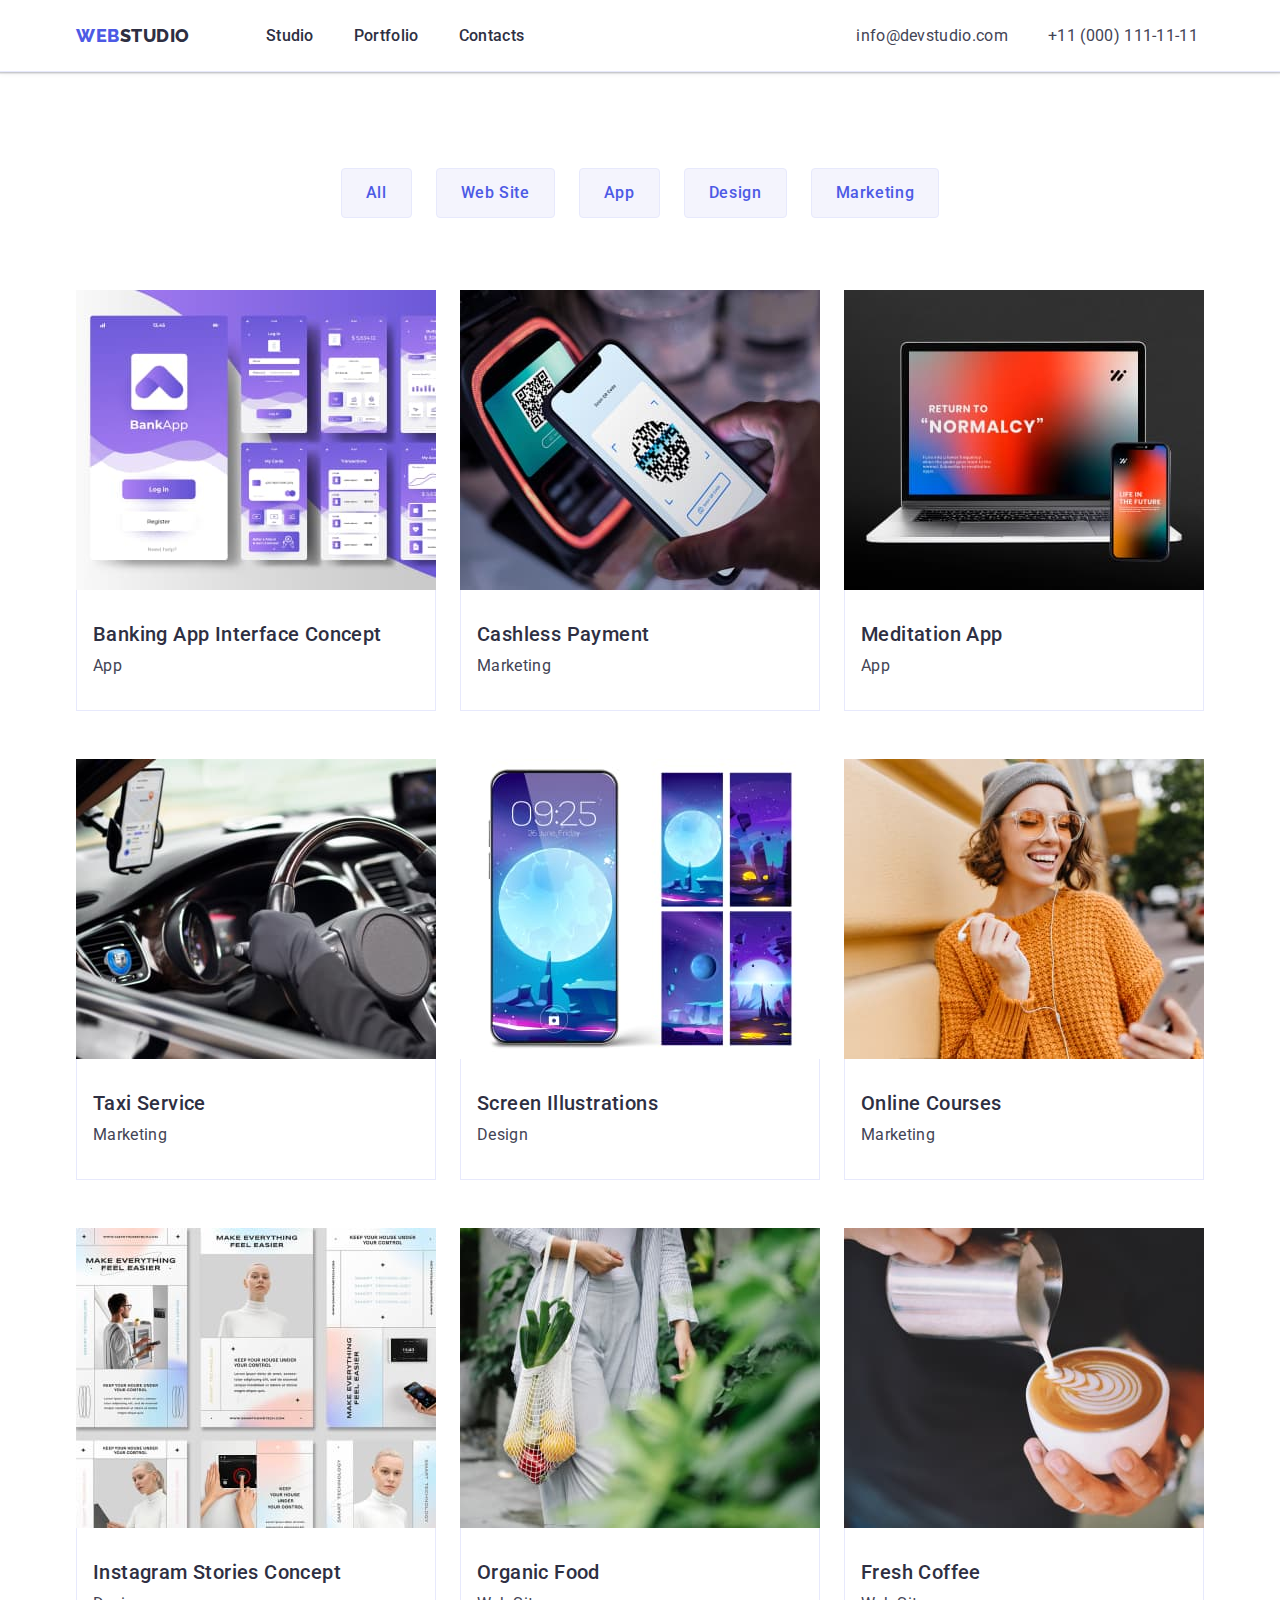
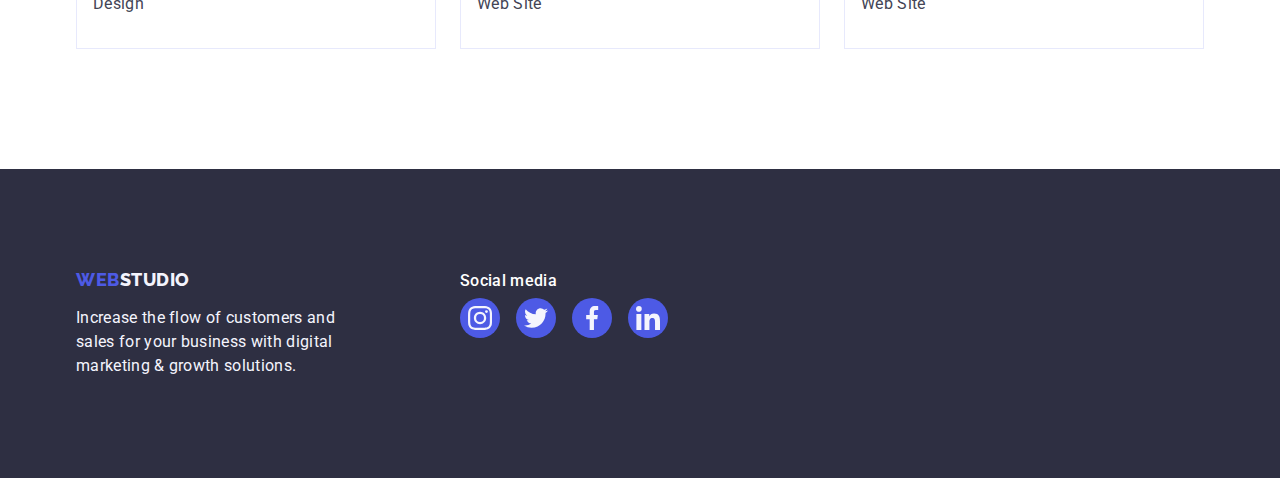
==== commit 01ce73c0: "correction3" ====
--- a/portfolio.html
+++ b/portfolio.html
@@ -19,7 +19,7 @@
     <link rel="stylesheet" href="./css/styles.css" />
   </head>
   <body>
-    <!-- heder -->
+    <!--!!!!!!!!!!!!!!!!!!!!!!!!!!!!!!!! heder !!!!!!!!!!!!!!!!!!!!!!!!!!!!!!!!!!!!!-->
     <header class="header">
       <!-- <div class="nav-div"> -->
       <!-- <nav > -->
@@ -64,7 +64,7 @@
     </header>
 
     <main>
-      <!---------------------section works -------------------------------------->
+      <!--!!!!!!!!!!!!!!!!!!!!!!!!!!!!!!!!!!!section works !!!!!!!!!!!!!!!!!!!!!!!!!!!!!!!!!!!!!!!-->
       <section class="works">
         <div class="div-works container">
           <!-- <h1 class="visually-hidden">List of work</h1> -->
@@ -87,6 +87,9 @@
               <button type="button" class="btn">Marketing</button>
             </li>
           </ul>
+
+
+          
           <ul class="list-works list">
             <li class="works-item">
               <a href="" class="link-works link">
@@ -213,7 +216,7 @@
         </div>
       </section>
     </main>
-     <!-------------------------- footer -------------------------------------->
+     <!--!!!!!!!!!!!!!!!!!!!!!!!!!!!!!!!!!!! footer !!!!!!!!!!!!!!!!!!!!!!!!!!!!!!!!!!!!!!!!!!!!!!!!-->
      <footer class="footer">
       <div class="footer-div container">
         <div class="footerleft-div">
@@ -292,7 +295,7 @@
               </li>
             </ul>
           
-          <!-- !!!!!!!!!!!- КІНЕЦЬ контактів в   соц мережах для футера!!!!!!!!!!!!!!!!! -->
+          <!-- !!!!!!!!!!! КІНЕЦЬ контактів в   соц мережах для футера!!!!!!!!!!!!!!!!! -->
         </div>
       </div>
     </footer>
--- a/css/styles.css
+++ b/css/styles.css
@@ -20,7 +20,7 @@
   --color-btn-secondary: #ffffff;
   --background-btn-secondary: #4d5ae5;
   --color-border-hader: #e7e9fc;
-  --fill-social-icon:#f4f4fd;
+  --fill-social-icon: #f4f4fd;
   --background-color-social: #4d5ae5;
   --color-social-icon: #f4f4fd;
   --background-color-social-activ: #404bbf;
@@ -214,9 +214,6 @@
   height: 600px;
   padding-top: 188px;
   padding-bottom: 188px;
-}
-.overlay {
-  /* max-width: 1440px; */
 
   margin: 0 auto;
   background-image: linear-gradient(
@@ -225,7 +222,23 @@
       rgba(46, 47, 66, 0.7)
     ),
     url('../images/background_hero.jpg');
-    background-repeat: no-repeat;
+  background-repeat: no-repeat;
+  background-position: center;
+  background-size: cover;
+  /* background-size: contain; */
+  box-shadow: 0px 4px 4px rgba(0, 0, 0, 0.25);
+}
+.overlay {
+  /* max-width: 1440px; */
+
+  margin: 0 auto;
+  background-image: linear-gradient(
+      to right,
+      rgba(46, 47, 66, 0.7),
+      rgba(46, 47, 66, 0.7)
+    ),
+    url('../images/background_hero.jpg');
+  background-repeat: no-repeat;
   background-position: center;
   background-size: cover;
   /* background-size: contain; */
@@ -312,9 +325,8 @@
   margin-bottom: 8px;
 }
 
-
 .about-svg {
-   /* width: 64px;
+  /* width: 64px;
   height: 64px; */
 }
 /* delete */
@@ -355,7 +367,7 @@
 /*--------------------section4 You team ----------------------------------------------------------------------------*/
 .section-ourteam {
   background-color: var(--background-color-ourteam); /* : #F4F4FD; */
-  
+
   padding-top: 120px;
   padding-bottom: 120px;
 }
@@ -380,20 +392,6 @@
 .ourteam-list-item:not(:last-child) {
   margin-right: 24px;
 }
-.ourteam-paragraf {
-  font-size: 16px;
-  text-align: center;
-  padding-bottom: 8px;
-}
-.ourteam-img {
-  /* margin-bottom: 32px; */
-}
-.div-ourteam .header-three {
-  height: 24px;
-  margin-bottom: 8px;
-  text-align: center;
-}
-
 .ourteam-name {
   /* width: 232px; */
   /* height: 56px; */
@@ -403,13 +401,28 @@
   padding-right: 16px;
 }
 
+.ourteam-paragraf {
+  font-size: 16px;
+  text-align: center;
+  padding-bottom: 8px;
+}
+.ourteam-img {
+  /* margin-bottom: 32px; */
+}
+
+.div-ourteam .header-three {
+  height: 24px;
+  margin-bottom: 8px;
+  text-align: center;
+}
+
 .socialnet-icon-div {
   padding-left: 16px;
   padding-right: 16px;
 }
 .socialnet-list {
   display: flex;
-  justify-content: center; 
+  justify-content: center;
   /* margin: o auto; */
   height: 40px;
   gap: 24px;
@@ -450,7 +463,7 @@
   /* width: 16px;
   height: 16px; */
   /* fill: currentColor; */
-  fill:var(--fill-social-icon);
+  fill: var(--fill-social-icon);
 }
 
 .socialnet-icon {
@@ -458,16 +471,16 @@
   height: 16px; */
 }
 
-/* -------------------section  Customers -------------- */
+/* -------------------section5  Customers -------------- */
 
 .sectoin-customers {
-   padding: 120px 0;
+  padding: 120px 0;
 }
 .customers-div {
- 
 }
 .header-customers {
   margin-bottom: 72px;
+  line-height: 1.1;
 }
 .customers-list {
   display: flex;
@@ -479,29 +492,28 @@
   height: 88px;
   padding: 16px 32px;
   /* border: 1px solid #8e8f99; */
-  
 }
 .customers-item:hover {
 }
 .customers-link {
-  color:#8e8f99 ;
+  width: 100%;
+  height: 100%;
+  color: var(--background-color-customers);
   display: flex;
   justify-content: center;
   align-items: center;
- /* background-color: var(--background-color-customers);  */
-width: 100%;
-height: 100%;
-border: 1px solid #8e8f99;
-border-radius: 4px;
-}
-.customers-link:hover {
+  
+ 
+  border: 1px solid var(--background-color-customers); /*#8e8f99; */
+  border-radius: 4px;
+}
+.customers-link:hover,
+.customers-link:focus  {
   background-color: var(--background-color-customers-activ);
- 
+  color: var(--background-color-customers-activ);;
 }
 .customers-svg {
-  
   fill: currentColor;
-  /* fill: currentColor; */
 }
 
 .customers-icon {
@@ -510,12 +522,11 @@
 }
 /*---------------------------- footer -------------------------------------------------------------------------------------*/
 .footer {
- 
   background-color: var(--header-color);
   padding-top: 100px;
   padding-bottom: 100px;
-  
-}
+}
+
 .footer-div {
   display: flex;
   align-items: baseline;
@@ -562,18 +573,15 @@
 }
 .footer-social-paragraph {
   /* padding-bottom: 16px; */
- margin-bottom: 16px; 
+  margin-bottom: 16px;
   font-family: 'Roboto';
   font-style: normal;
   font-weight: 500;
   font-size: 16px;
-  line-height: 15px;
+  line-height: 1.5px;
   letter-spacing: 0.02em;
   color: var(--color-herotitle);
-  
-}
-
-
+}
 
 /* --!!!!!!!!!!!!!!!!!!!!!!!!!!!-portfolio --!!!!!!!!!!!!!!!!!!!!!--------------*/
 /* --------section works --------------- */
@@ -629,17 +637,20 @@
   row-gap: 48px; /* не зрозуміло для чого цей оператор*/
 }
 .link-works {
-}
+  display: block;
+}
+
 .works-item {
   flex-basis: calc((100% - 2 * 24px) / 3);
 }
 .works-item:hover,
 .works-item:focus {
+  
+}
+.link-works:hover,
+.link-works:focus {
   box-shadow: 0px 1px 6px rgba(46, 47, 66, 0.08),
     0px 1px 1px rgba(46, 47, 66, 0.16), 0px 2px 1px rgba(46, 47, 66, 0.08);
-}
-.link-works:hover,
-.link-works:focus {
 }
 .header-two-portfolio {
   margin-bottom: 8px;
